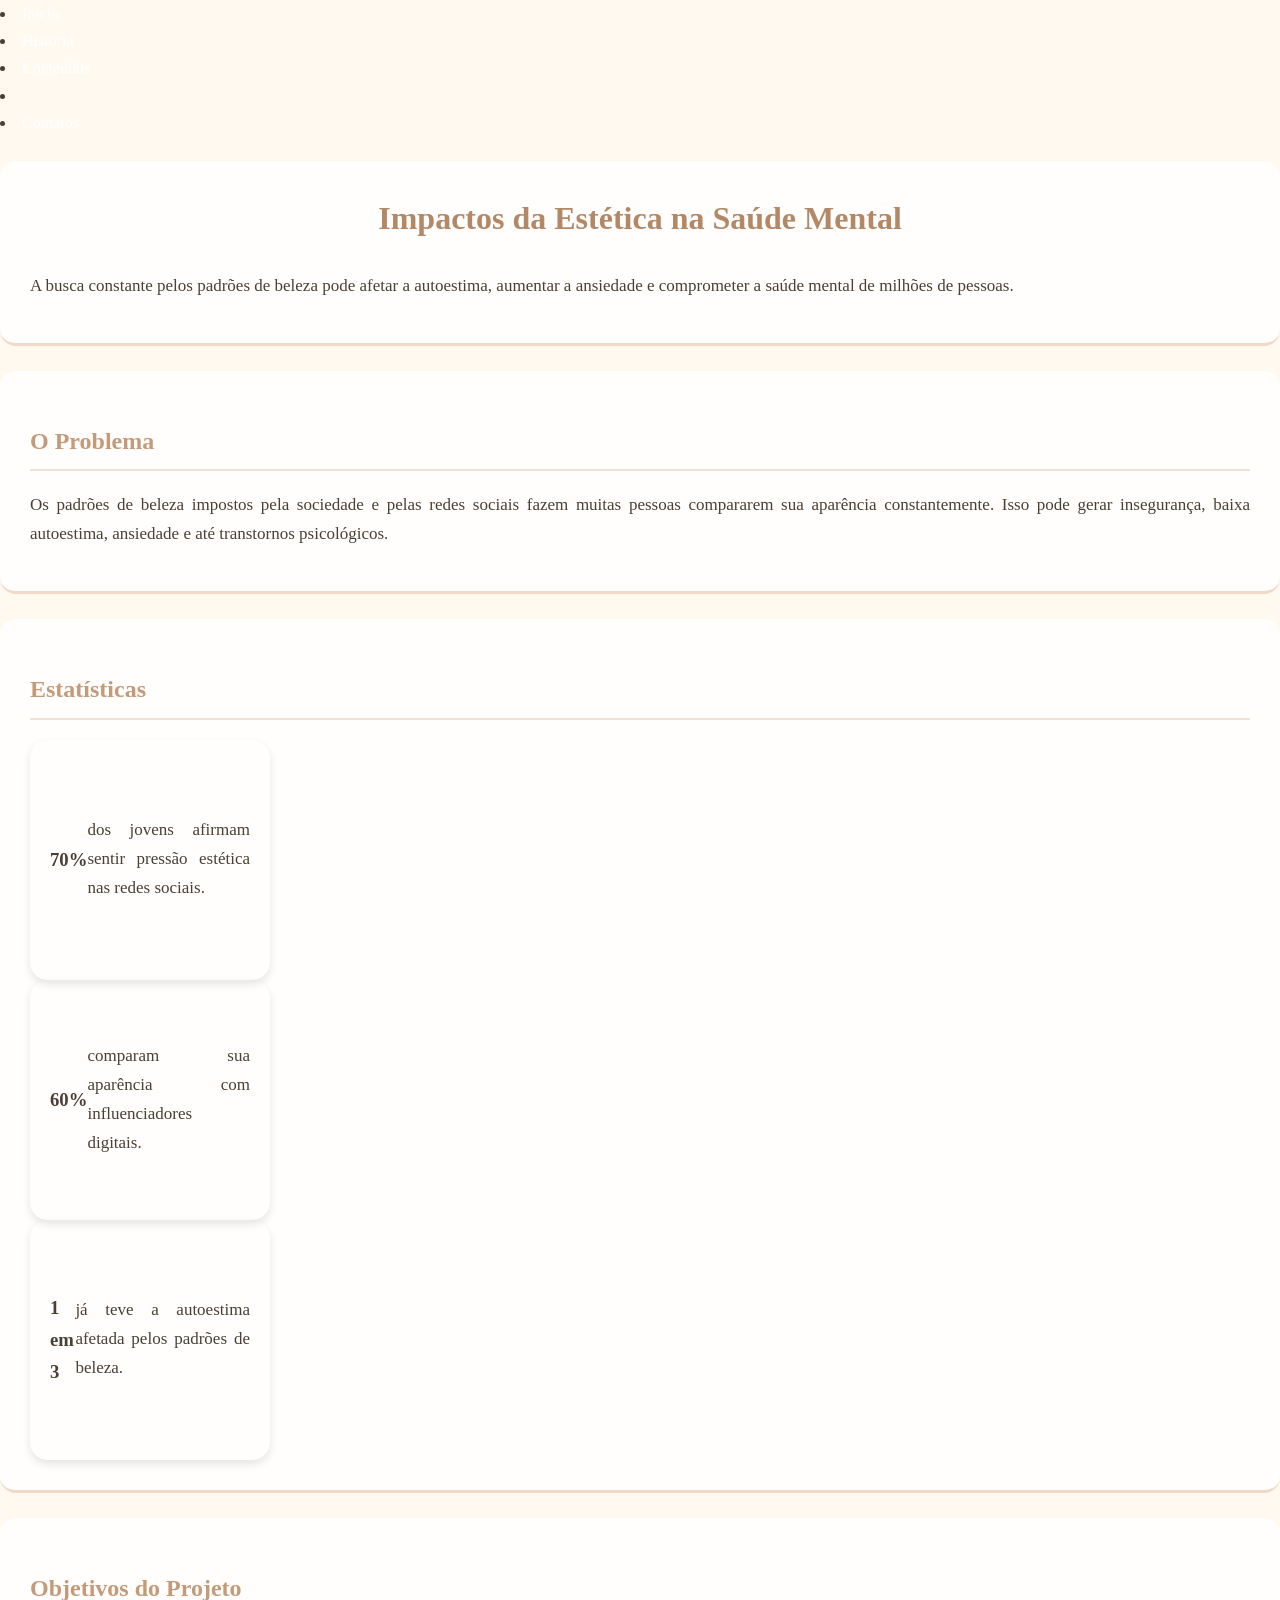
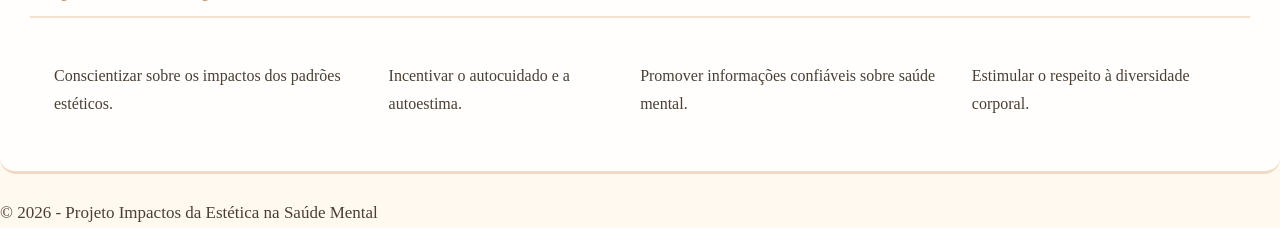
==== index.html @ 9dd33ed5 "Update index.html" ====
<!DOCTYPE html>
<html lang="pt-BR">
<head>
  <meta charset="UTF-8" />
  <meta name="viewport" content="width=device-width, initial-scale=1.0" />
  <title>Além da Estetica</title>
  <link rel="stylesheet" href="style.css" />
  <link rel="preconnect" href="https://fonts.googleapis.com">
  <link rel="preconnect" href="https://fonts.gstatic.com" crossorigin>
  <link href="https://fonts.googleapis.com/css2?family=Fredoka:wght@400;600;700&family=Nunito:wght@400;600;700&display=swap" rel="stylesheet">
</head>
<body>
    
  <header>
    <nav>
            <li><a href="index.html">Início</a></li>
            <li><a href="timeline.html">História</a></li>
            <li><a href="conteudos.html">Conteúdos</a><li>
            <li><a href="contatos.html">Contatos</a></li>
  </nav>
  </header>
    
    <section class="hero">
        <div class="hero-content">
            <h1>Impactos da Estética na Saúde Mental</h1>

            <p>
                A busca constante pelos padrões de beleza pode afetar a autoestima,
                aumentar a ansiedade e comprometer a saúde mental de milhões de pessoas.
            </p>
          
        </div>
    </section>

    <section id="problema" class="container">

        <h2>O Problema</h2>

        <p>
            Os padrões de beleza impostos pela sociedade e pelas redes sociais fazem
            muitas pessoas compararem sua aparência constantemente. Isso pode gerar
            insegurança, baixa autoestima, ansiedade e até transtornos psicológicos.
        </p>

    </section>

    <section id="estatisticas" class="container">

        <h2>Estatísticas</h2>
    
                <div class="cards">
                <div class="row">
                  <div class="col-1">
                       <div class="card">
                <h3>70%</h3>
                <p>dos jovens afirmam sentir pressão estética nas redes sociais.</p>
            </div>

            <div class="card">
                <h3>60%</h3>
                <p>comparam sua aparência com influenciadores digitais.</p>
            </div>
                  </div>
         

            <div class="card">
                <h3>1 em 3</h3>
                <p>já teve a autoestima afetada pelos padrões de beleza.</p>
            </div>

        </div>
      </div>


    </section>


    <section id="objetivos" class="container">

        <h2>Objetivos do Projeto</h2>

        <ul>
            <li>Conscientizar sobre os impactos dos padrões estéticos.</li>
            <li>Incentivar o autocuidado e a autoestima.</li>
            <li>Promover informações confiáveis sobre saúde mental.</li>
            <li>Estimular o respeito à diversidade corporal.</li>
        </ul>

    </section>

    <footer>
        <p>© 2026 - Projeto Impactos da Estética na Saúde Mental</p>
    </footer>
</body>
---- style.css ----
:root{
  --bg: #000000;
  --text: #ffffff;
  --card-bg: #F6EFE6;
  --card-text: #49352F;
  --accent-shadow: rgba(206, 222, 60, 0.2);
  --btn-bg: #B55239;
  --btn-hover: #9A3F2C;
  --btn-color: #ffffff;
}

html, body {
  height: 100%;
  margin: 0;
}

body {
  color: var(--text);
  background-color: var(--bg);
  font-family: Arial, Helvetica, sans-serif;
  -webkit-font-smoothing: antialiased;
  -moz-osx-font-smoothing: grayscale;
}

ul {
  display: flex;
  justify-content: space-between;
  align-items: center;
  list-style: none;
  padding: 24px;
  margin: 0;
  gap: 16px;
}

a {
  color: var(--text);
  text-decoration: none;
}
a:focus-visible,
button:focus-visible {
  outline: 3px solid #ffd;
  outline-offset: 3px;
}

img {
  max-width: 100%;
  height: auto;
  display: block;
}

.logo {
  width: 150px;
  height: 150px;
  object-fit: cover;
  border-radius: 6px;
}

.card { 
  display: flex; 
  justify-content: space-between; 
  align-items: center; 
  width: 200px; 
  height: 200px; 
  border-radius: 18px;
  box-shadow: 0 4px 8px rgba(0, 0, 0, 0.1); 
  padding: 20px; 
}

.center {
  text-align: center;
}

#quiz {
  max-width: 500px;
  margin: 0 auto;
  padding: 20px;

  background-color: var(--card-bg);
  color: var(--card-text);

  border-radius: 5px;
  box-shadow: 0 0 10px var(--accent-shadow);
}

h1 {
  text-align: center;
  color: var(--card-text);
  margin-top: 0;
}

#question {
  margin-bottom: 20px;
}

#options {
  display: grid;
  gap: 10px;
  grid-auto-rows: auto;
}

button {
  display: block;
  width: 100%;
  padding: 10px 20px;
  background-color: var(--btn-bg);
  color: var(--btn-color);
  border: none;
  border-radius: 5px;
  cursor: pointer;
  transition: background-color 150ms ease, transform 80ms ease;
  font-weight: 600;
  text-align: center;
}

button:hover {
  background-color: var(--btn-hover);
  transform: translateY(-1px);
}

button:active {
  transform: translateY(0);
}

button[disabled] {
  opacity: 0.6;
  cursor: not-allowed;
}

@media (max-width: 600px) {
  ul {
    flex-direction: column;
    align-items: flex-start;
    padding: 16px;
  }

  .logo {
    width: 120px;
    height: 120px;
  }

  #quiz {
    padding: 16px;
  }
}
* === ESTILO GERAL === */
body {
  background-color: #fff9f0;
  font-family: Georgia, 'Times New Roman', serif;
  color: #4a3f35;
  margin: 0;
  padding: 0;
  line-height: 1.7;
}

/* === ÁREA PRINCIPAL === */
.principal {
  width: 95%;
  max-width: 1200px;
  margin: 0 auto;
  padding: 20px;
}

/* === SEÇÕES === */
section {
  background-color: rgba(255, 255, 255, 0.85);
  padding: 30px;
  margin: 25px 0;
  border-radius: 16px;       /* cantos arredondados */
  border-bottom: 3px solid #f0d9c6; /* linha separadora */
}

/* === TÍTULOS === */
h1 {
  color: #b38867;
  text-align: center;
  font-size: 32px;
}

h2 {
  color: #c49a78;
  padding-bottom: 8px;
  border-bottom: 2px solid #f2e0d0;
  font-size: 24px;
}

/* === IMAGENS DE FUNDO === */
/* ⚠️ COLOQUE O NOME EXATO DO SEU ARQUIVO */
.pagina1 {
  background-image: url('imagem1.jpg');
  background-size: cover;
  background-position: center;
  background-attachment: fixed;
}

.pagina2 {
  background-image: url('imagem2.jpg');
  background-size: cover;
  background-position: center;
  background-attachment: fixed;
}

/* === TEXTOS === */
p {
  font-size: 17px;
  text-align: justify;
  margin: 12px 0;
}
body {
  background-color: #fff9f0;
  font-family: Georgia, 'Times New Roman', serif;
  color: #4a3f35;
  margin: 0;
  padding: 0;
  line-height: 1.7;
}

.principal {
  width: 95%;
  max-width: 1200px;
  margin: 0 auto;
  padding: 20px;
}

section {
  background: rgba(255,255,255,0.85);
  padding: 30px;
  margin: 25px 0;
  border-radius: 16px;
  border-bottom: 3px solid #f0d9c6;
}

h1 {
  color: #b38867;
  text-align: center;
}

h2 {
  color: #c49a78;
  padding-bottom: 8px;
  border-bottom: 2px solid #f2e0d0;
}

p {
  font-size: 17px;
  text-align: justify;
}

/* === FUNDOS COM SUAS IMAGENS === */
.fundo-flor     { background-image: url('Flor.png');      background-size: cover; background-position: center; background-attachment: fixed; }
.fundo-azul     { background-image: url('Fundo Azul.png'); background-size: cover; background-position: center; background-attachment: fixed; }
.fundo-passaro  { background-image: url('Passaro.png');    background-size: cover; background-position: center; background-attachment: fixed; }
.fundo-xicara   { background-image: url('Xícara.png');     background-size: cover; background-position: center; background-attachment: fixed; }
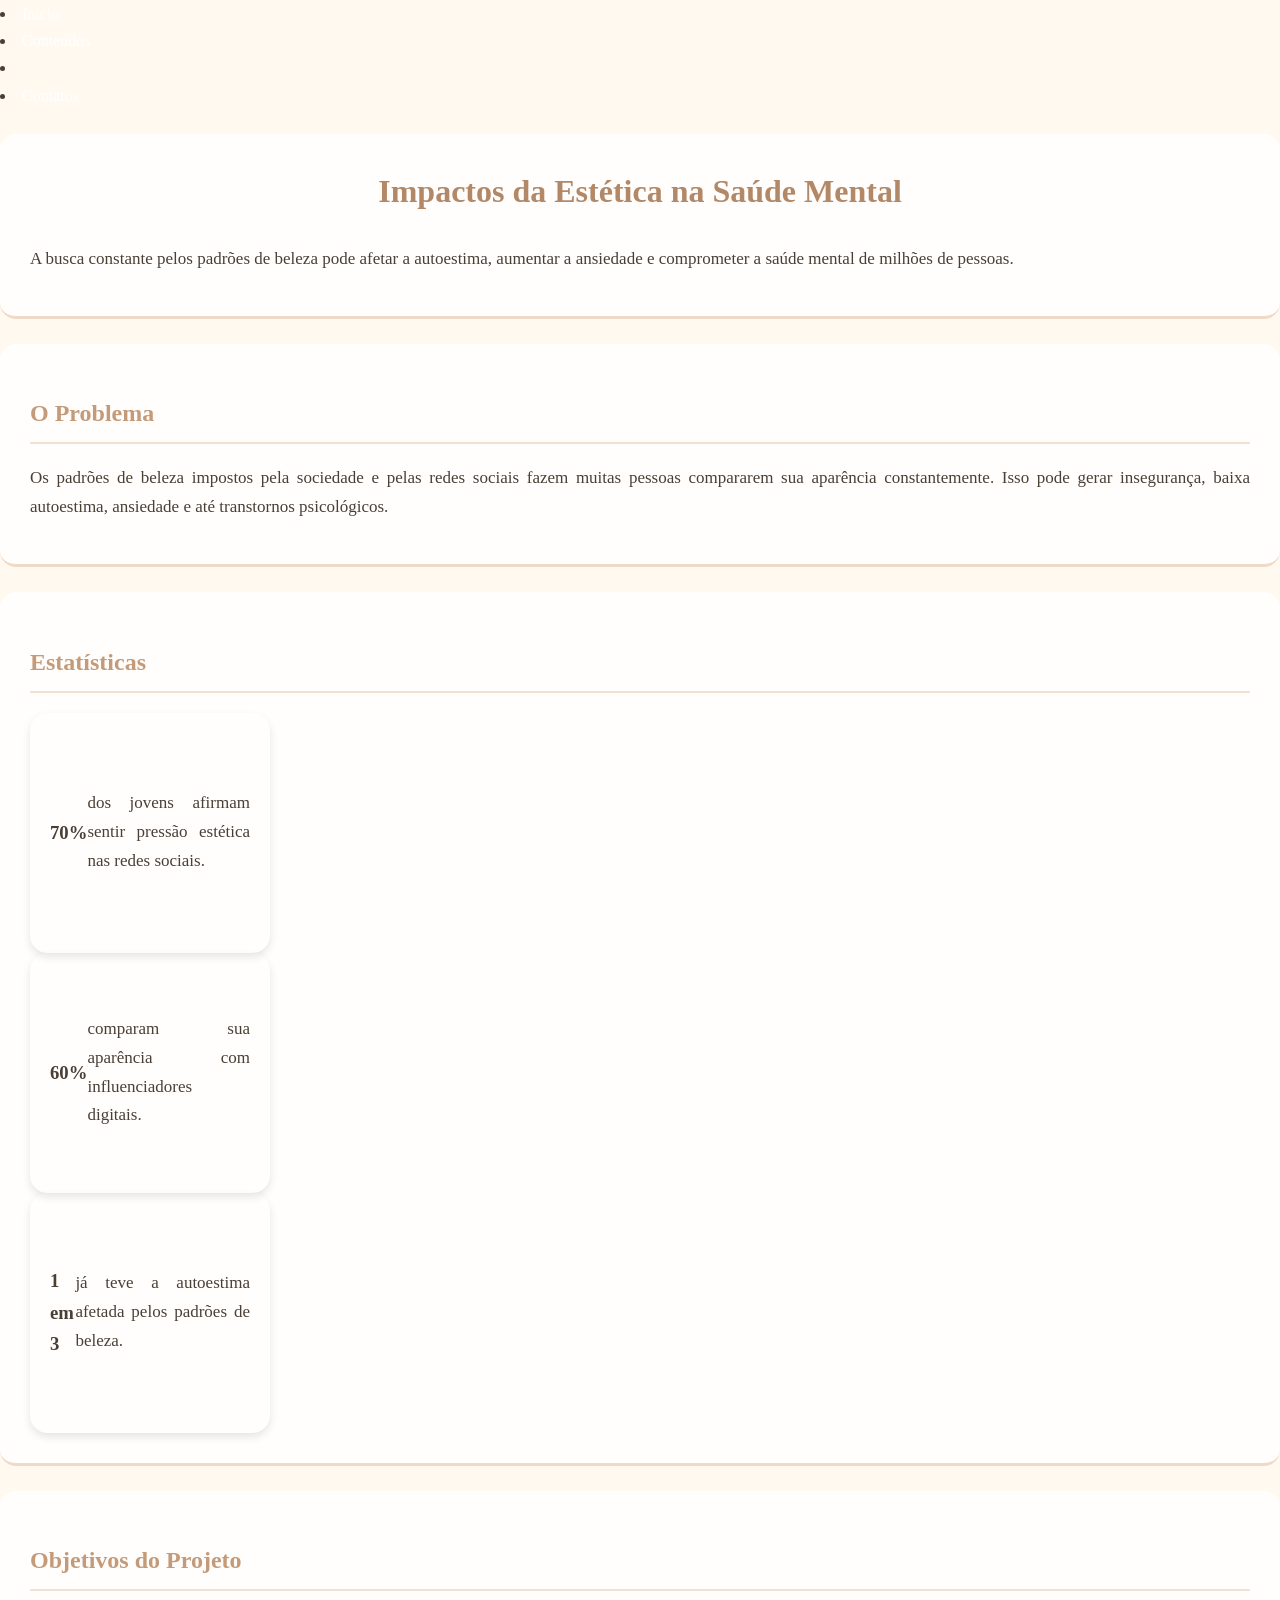
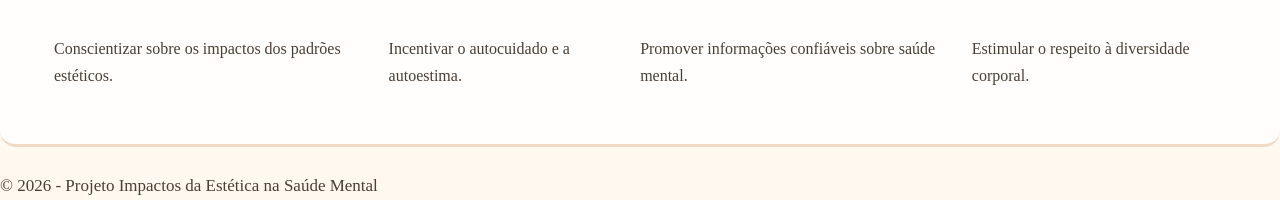
==== commit f8c02b82: "Update index.html" ====
--- a/index.html
+++ b/index.html
@@ -14,7 +14,6 @@
   <header>
     <nav>
             <li><a href="index.html">Início</a></li>
-            <li><a href="timeline.html">História</a></li>
             <li><a href="conteudos.html">Conteúdos</a><li>
             <li><a href="contatos.html">Contatos</a></li>
   </nav>
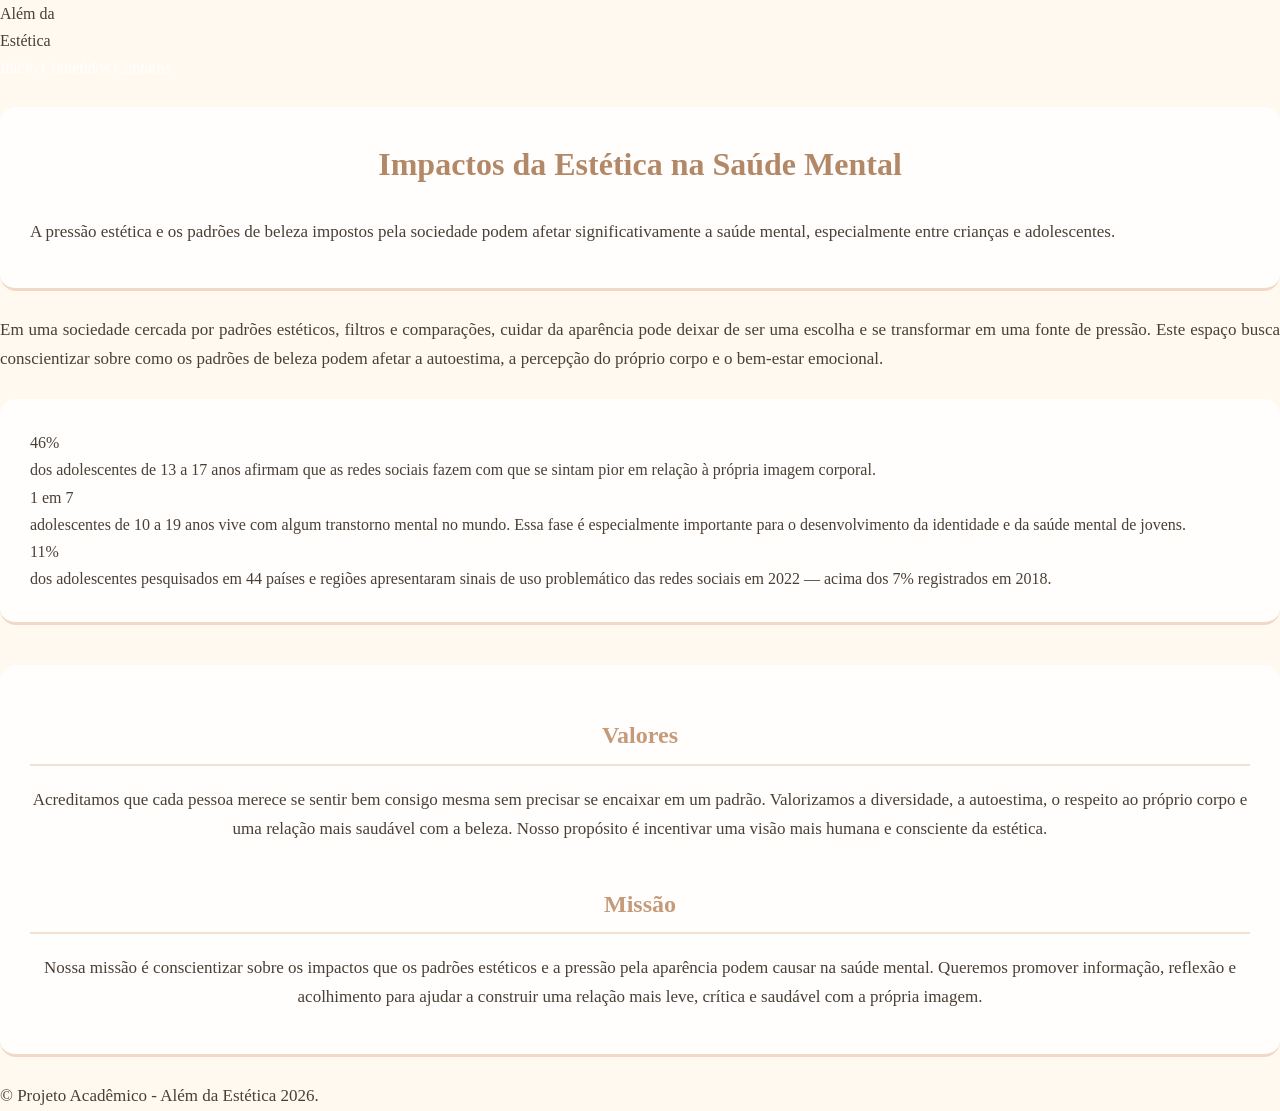
==== commit 9be805a9: "Refactor index.html structure and content" ====
--- a/index.html
+++ b/index.html
@@ -1,93 +1,79 @@
 <!DOCTYPE html>
 <html lang="pt-BR">
 <head>
-  <meta charset="UTF-8" />
-  <meta name="viewport" content="width=device-width, initial-scale=1.0" />
-  <title>Além da Estetica</title>
-  <link rel="stylesheet" href="style.css" />
-  <link rel="preconnect" href="https://fonts.googleapis.com">
-  <link rel="preconnect" href="https://fonts.gstatic.com" crossorigin>
-  <link href="https://fonts.googleapis.com/css2?family=Fredoka:wght@400;600;700&family=Nunito:wght@400;600;700&display=swap" rel="stylesheet">
+  <meta charset="UTF-8">
+  <meta name="viewport" content="width=device-width, initial-scale=1.0">
+  <title>Início</title>
+  <link rel="stylesheet" href="style.css">
 </head>
 <body>
+
+  <header>
+    <div class="brand-title">
+      Além da<br>Estética
+    </div>
+    <div class="nav-links">
+      <a href="index.html">Início</a>
+      <a href="conteudos.html">Conteúdos</a>
+      <a href="contatos.html">Contatos</a>
+    </div>
+  </header>
+
+  <main class="hero-container">
+    <section class="hero-text">
+      <h1 class="hero-title">Impactos da Estética na Saúde Mental</h1>
+      <p class="hero-description">
+        A pressão estética e os padrões de beleza impostos pela sociedade podem afetar significativamente a saúde mental, especialmente entre crianças e adolescentes.
+      </p>
+    </section>
     
-  <header>
-    <nav>
-            <li><a href="index.html">Início</a></li>
-            <li><a href="conteudos.html">Conteúdos</a><li>
-            <li><a href="contatos.html">Contatos</a></li>
-  </nav>
-  </header>
-    
-    <section class="hero">
-        <div class="hero-content">
-            <h1>Impactos da Estética na Saúde Mental</h1>
+    <div class="hero-image"></div>
+  </main>
 
-            <p>
-                A busca constante pelos padrões de beleza pode afetar a autoestima,
-                aumentar a ansiedade e comprometer a saúde mental de milhões de pessoas.
-            </p>
-          
-        </div>
-    </section>
+  <p>
+    Em uma sociedade cercada por padrões estéticos, filtros e comparações, cuidar da aparência pode deixar de ser uma escolha e se transformar em uma fonte de pressão. Este espaço busca conscientizar sobre como os padrões de beleza podem afetar a autoestima, a percepção do próprio corpo e o bem-estar emocional.
+  </p>
 
-    <section id="problema" class="container">
+  <section class="stats-section">
+    <div class="stats-container">
+      <div class="stat-card">
+        <div class="stat-number">46%</div>
+        <div class="stat-title">dos adolescentes de 13 a 17 anos afirmam que as redes sociais fazem com que se sintam pior em relação à própria imagem corporal.</div>
+      </div>
+      <div class="stat-card">
+        <div class="stat-number">1 em 7</div>
+        <div class="stat-title">adolescentes de 10 a 19 anos vive com algum transtorno mental no mundo. Essa fase é especialmente importante para o desenvolvimento da identidade e da saúde mental de jovens.</div>
+      </div>
+      <div class="stat-card">
+        <div class="stat-number">11%</div>
+        <div class="stat-title">dos adolescentes pesquisados em 44 países e regiões apresentaram sinais de uso problemático das redes sociais em 2022 — acima dos 7% registrados em 2018.</div>
+      </div>
+    </div>
+  </section>
 
-        <h2>O Problema</h2>
+     <p style="margin-bottom: 40px;"></p>
 
-        <p>
-            Os padrões de beleza impostos pela sociedade e pelas redes sociais fazem
-            muitas pessoas compararem sua aparência constantemente. Isso pode gerar
-            insegurança, baixa autoestima, ansiedade e até transtornos psicológicos.
-        </p>
+  <section class="info-section">
+    <div class="info-block">
+      <h2 class="info-title" style="text-align: center;">Valores</h2>
+      <p class="info-text" style="text-align: center;">
+        Acreditamos que cada pessoa merece se sentir bem consigo mesma sem precisar se encaixar em um padrão. Valorizamos a diversidade, a autoestima, o respeito ao próprio corpo e uma relação mais saudável com a beleza. Nosso propósito é incentivar uma visão mais humana e consciente da estética.
+      </p>
+    </div>
 
-    </section>
+    <p style="margin-bottom: 40px;"></p>
 
-    <section id="estatisticas" class="container">
+    <div class="info-block">
+      <h2 class="info-title" style="text-align: center;">Missão</h2>
+      <p class="info-text" style="text-align: center;">
+        Nossa missão é conscientizar sobre os impactos que os padrões estéticos e a pressão pela aparência podem causar na saúde mental. Queremos promover informação, reflexão e acolhimento para ajudar a construir uma relação mais leve, crítica e saudável com a própria imagem.
+      </p>
+    </div>
+  </section>
 
-        <h2>Estatísticas</h2>
-    
-                <div class="cards">
-                <div class="row">
-                  <div class="col-1">
-                       <div class="card">
-                <h3>70%</h3>
-                <p>dos jovens afirmam sentir pressão estética nas redes sociais.</p>
-            </div>
+  <footer>
+    <p>&copy; Projeto  Acadêmico - Além da Estética 2026.</p>
+  </footer>
 
-            <div class="card">
-                <h3>60%</h3>
-                <p>comparam sua aparência com influenciadores digitais.</p>
-            </div>
-                  </div>
-         
-
-            <div class="card">
-                <h3>1 em 3</h3>
-                <p>já teve a autoestima afetada pelos padrões de beleza.</p>
-            </div>
-
-        </div>
-      </div>
-
-
-    </section>
-
-
-    <section id="objetivos" class="container">
-
-        <h2>Objetivos do Projeto</h2>
-
-        <ul>
-            <li>Conscientizar sobre os impactos dos padrões estéticos.</li>
-            <li>Incentivar o autocuidado e a autoestima.</li>
-            <li>Promover informações confiáveis sobre saúde mental.</li>
-            <li>Estimular o respeito à diversidade corporal.</li>
-        </ul>
-
-    </section>
-
-    <footer>
-        <p>© 2026 - Projeto Impactos da Estética na Saúde Mental</p>
-    </footer>
 </body>
+</html>
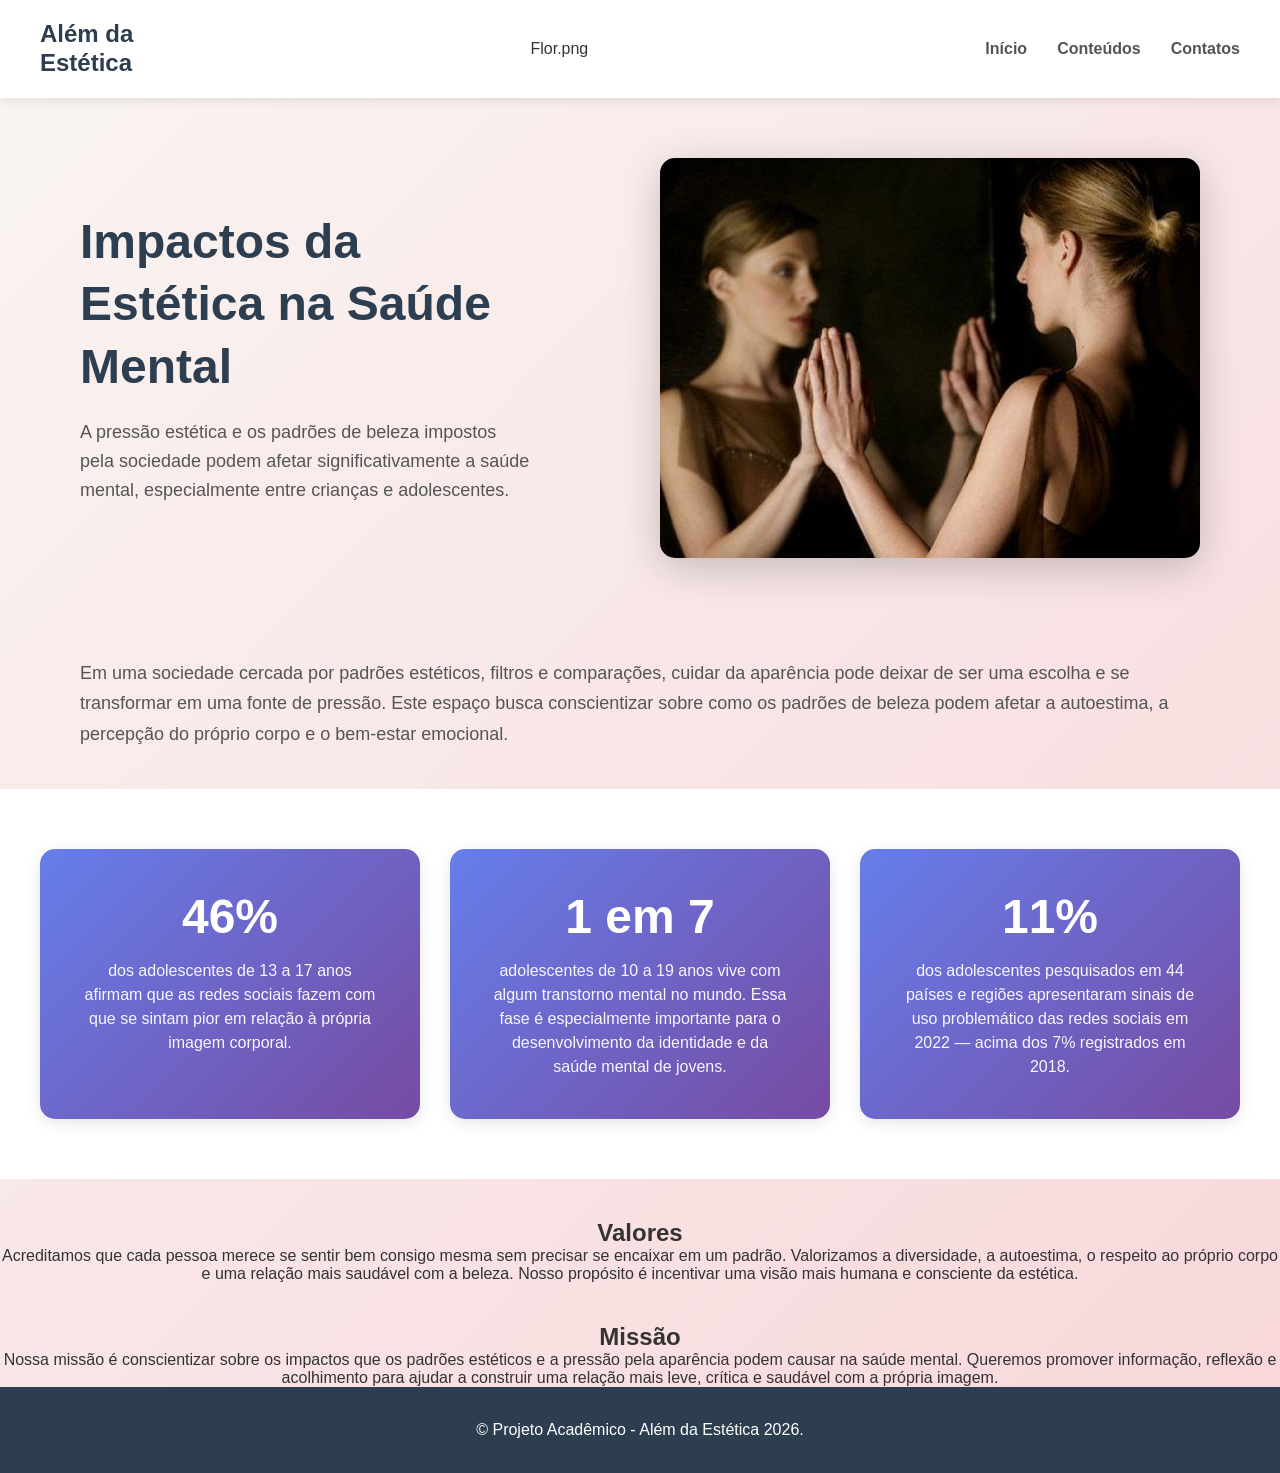
==== commit b8491ba1: "Update index.html" ====
--- a/index.html
+++ b/index.html
@@ -11,6 +11,9 @@
   <header>
     <div class="brand-title">
       Além da<br>Estética
+    </div>
+    <div class="logo-img">
+      Flor.png
     </div>
     <div class="nav-links">
       <a href="index.html">Início</a>
--- a/style.css
+++ b/style.css
@@ -1,252 +1,414 @@
-:root{
-  --bg: #000000;
-  --text: #ffffff;
-  --card-bg: #F6EFE6;
-  --card-text: #49352F;
-  --accent-shadow: rgba(206, 222, 60, 0.2);
-  --btn-bg: #B55239;
-  --btn-hover: #9A3F2C;
-  --btn-color: #ffffff;
-}
-
-html, body {
-  height: 100%;
+* {
   margin: 0;
+  padding: 0;
+  box-sizing: border-box;
 }
 
 body {
-  color: var(--text);
-  background-color: var(--bg);
-  font-family: Arial, Helvetica, sans-serif;
-  -webkit-font-smoothing: antialiased;
-  -moz-osx-font-smoothing: grayscale;
-}
-
-ul {
+  font-family: 'Segoe UI', Tahoma, Geneva, Verdana, sans-serif;
+  background: linear-gradient(135deg, #f9f5f2 0%, #f8d7da 100%);
+  min-height: 100vh;
+  color: #333;
+}
+
+header {
   display: flex;
   justify-content: space-between;
   align-items: center;
-  list-style: none;
-  padding: 24px;
-  margin: 0;
-  gap: 16px;
-}
-
-a {
-  color: var(--text);
+  padding: 20px 40px;
+  background-color: #fff;
+  box-shadow: 0 2px 10px rgba(0, 0, 0, 0.1);
+  position: sticky;
+  top: 0;
+  z-index: 100;
+}
+
+.brand-title {
+  font-size: 24px;
+  font-weight: bold;
+  color: #2c3e50;
+  line-height: 1.2;
+}
+
+.nav-links {
+  display: flex;
+  justify-content: right;
+  gap: 30px;
+}
+
+.nav-links a {
   text-decoration: none;
-}
-a:focus-visible,
-button:focus-visible {
-  outline: 3px solid #ffd;
-  outline-offset: 3px;
-}
-
-img {
-  max-width: 100%;
-  height: auto;
-  display: block;
-}
-
-.logo {
-  width: 150px;
-  height: 150px;
-  object-fit: cover;
-  border-radius: 6px;
-}
-
-.card { 
-  display: flex; 
-  justify-content: space-between; 
-  align-items: center; 
-  width: 200px; 
-  height: 200px; 
-  border-radius: 18px;
-  box-shadow: 0 4px 8px rgba(0, 0, 0, 0.1); 
-  padding: 20px; 
-}
-
-.center {
-  text-align: center;
-}
-
-#quiz {
-  max-width: 500px;
-  margin: 0 auto;
-  padding: 20px;
-
-  background-color: var(--card-bg);
-  color: var(--card-text);
-
-  border-radius: 5px;
-  box-shadow: 0 0 10px var(--accent-shadow);
-}
-
-h1 {
-  text-align: center;
-  color: var(--card-text);
-  margin-top: 0;
-}
-
-#question {
-  margin-bottom: 20px;
-}
-
-#options {
+  color: #555;
+  font-weight: 600;
+  transition: color 0.3s ease;
+  position: relative;
+}
+
+.nav-links a:hover {
+  color: #e74c3c;
+}
+
+.nav-links a::after {
+  content: '';
+  position: absolute;
+  width: 0;
+  height: 2px;
+  bottom: -5px;
+  left: 0;
+  background-color: #e74c3c;
+  transition: width 0.3s ease;
+}
+
+.nav-links a:hover::after {
+  width: 100%;
+}
+
+.hero-container {
+  padding: 60px 40px;
   display: grid;
-  gap: 10px;
-  grid-auto-rows: auto;
-}
-
-button {
-  display: block;
-  width: 100%;
-  padding: 10px 20px;
-  background-color: var(--btn-bg);
-  color: var(--btn-color);
-  border: none;
-  border-radius: 5px;
-  cursor: pointer;
-  transition: background-color 150ms ease, transform 80ms ease;
-  font-weight: 600;
-  text-align: center;
-}
-
-button:hover {
-  background-color: var(--btn-hover);
-  transform: translateY(-1px);
-}
-
-button:active {
-  transform: translateY(0);
-}
-
-button[disabled] {
-  opacity: 0.6;
-  cursor: not-allowed;
-}
-
-@media (max-width: 600px) {
-  ul {
-    flex-direction: column;
-    align-items: flex-start;
-    padding: 16px;
-  }
-
-  .logo {
-    width: 120px;
-    height: 120px;
-  }
-
-  #quiz {
-    padding: 16px;
-  }
-}
-* === ESTILO GERAL === */
-body {
-  background-color: #fff9f0;
-  font-family: Georgia, 'Times New Roman', serif;
-  color: #4a3f35;
-  margin: 0;
-  padding: 0;
-  line-height: 1.7;
-}
-
-/* === ÁREA PRINCIPAL === */
-.principal {
-  width: 95%;
+  grid-template-columns: 1fr 1fr;
+  gap: 40px;
+  align-items: center;
   max-width: 1200px;
   margin: 0 auto;
-  padding: 20px;
-}
-
-/* === SEÇÕES === */
-section {
-  background-color: rgba(255, 255, 255, 0.85);
-  padding: 30px;
-  margin: 25px 0;
-  border-radius: 16px;       /* cantos arredondados */
-  border-bottom: 3px solid #f0d9c6; /* linha separadora */
-}
-
-/* === TÍTULOS === */
-h1 {
-  color: #b38867;
-  text-align: center;
-  font-size: 32px;
-}
-
-h2 {
-  color: #c49a78;
-  padding-bottom: 8px;
-  border-bottom: 2px solid #f2e0d0;
-  font-size: 24px;
-}
-
-/* === IMAGENS DE FUNDO === */
-/* ⚠️ COLOQUE O NOME EXATO DO SEU ARQUIVO */
-.pagina1 {
-  background-image: url('imagem1.jpg');
+}
+
+.hero-text {
+  text-align: left;
+  max-width: 450px;
+}
+
+.hero-title {
+  font-size: 48px;
+  font-weight: 700;
+  color: #2c3e50;
+  margin-bottom: 20px;
+  line-height: 1.3;
+}
+
+.hero-description {
+  font-size: 18px;
+  color: #555;
+  line-height: 1.6;
+}
+
+.hero-image {
+  width: 100%;
+  height: 400px;
+  background-image: url('./img/Espelho.jpe');
   background-size: cover;
   background-position: center;
-  background-attachment: fixed;
-}
-
-.pagina2 {
-  background-image: url('imagem2.jpg');
-  background-size: cover;
-  background-position: center;
-  background-attachment: fixed;
-}
-
-/* === TEXTOS === */
-p {
-  font-size: 17px;
-  text-align: justify;
-  margin: 12px 0;
-}
-body {
-  background-color: #fff9f0;
-  font-family: Georgia, 'Times New Roman', serif;
-  color: #4a3f35;
-  margin: 0;
-  padding: 0;
-  line-height: 1.7;
-}
-
-.principal {
-  width: 95%;
+  border-radius: 15px;
+  box-shadow: 0 10px 40px rgba(0, 0, 0, 0.2);
+}
+
+.cards-section {
+  padding: 80px 40px;
   max-width: 1200px;
   margin: 0 auto;
-  padding: 20px;
-}
-
-section {
-  background: rgba(255,255,255,0.85);
-  padding: 30px;
-  margin: 25px 0;
-  border-radius: 16px;
-  border-bottom: 3px solid #f0d9c6;
-}
-
-h1 {
-  color: #b38867;
+}
+
+.cards-section h2 {
+  font-size: 36px;
+  font-weight: 700;
+  color: #2c3e50;
   text-align: center;
-}
-
-h2 {
-  color: #c49a78;
-  padding-bottom: 8px;
-  border-bottom: 2px solid #f2e0d0;
-}
-
-p {
-  font-size: 17px;
-  text-align: justify;
-}
-
-/* === FUNDOS COM SUAS IMAGENS === */
-.fundo-flor     { background-image: url('Flor.png');      background-size: cover; background-position: center; background-attachment: fixed; }
-.fundo-azul     { background-image: url('Fundo Azul.png'); background-size: cover; background-position: center; background-attachment: fixed; }
-.fundo-passaro  { background-image: url('Passaro.png');    background-size: cover; background-position: center; background-attachment: fixed; }
-.fundo-xicara   { background-image: url('Xícara.png');     background-size: cover; background-position: center; background-attachment: fixed; }
+  margin-bottom: 50px;
+}
+
+.cards-container {
+  display: grid;
+  grid-template-columns: repeat(auto-fit, minmax(300px, 1fr));
+  gap: 30px;
+}
+
+.card {
+  background: white;
+  border-radius: 15px;
+  padding: 40px 30px;
+  text-decoration: none;
+  color: #333;
+  box-shadow: 0 4px 15px rgba(0, 0, 0, 0.1);
+  transition: all 0.3s ease;
+  display: flex;
+  flex-direction: column;
+  align-items: center;
+  text-align: center;
+  position: relative;
+  overflow: hidden;
+  cursor: pointer;
+}
+
+.card::before {
+  content: '';
+  position: absolute;
+  top: 0;
+  left: 0;
+  width: 100%;
+  height: 4px;
+  background: linear-gradient(90deg, #e74c3c, #f39c12);
+  transform: translateX(-100%);
+  transition: transform 0.3s ease;
+}
+
+.card:hover {
+  transform: translateY(-10px);
+  box-shadow: 0 15px 40px rgba(0, 0, 0, 0.2);
+}
+
+.card:hover::before {
+  transform: translateX(0);
+}
+
+.card-icon {
+  font-size: 60px;
+  margin-bottom: 20px;
+  transition: transform 0.3s ease;
+}
+
+.card:hover .card-icon {
+  transform: scale(1.2) rotate(10deg);
+}
+
+.card h3 {
+  font-size: 24px;
+  font-weight: 700;
+  margin-bottom: 15px;
+  color: #2c3e50;
+}
+
+.card p {
+  font-size: 16px;
+  color: #666;
+  margin-bottom: 25px;
+  line-height: 1.5;
+  flex-grow: 1;
+}
+
+.card-btn {
+  display: inline-block;
+  background: linear-gradient(135deg, #e74c3c, #f39c12);
+  color: white;
+  padding: 12px 30px;
+  border-radius: 25px;
+  font-weight: 600;
+  transition: all 0.3s ease;
+  margin-top: auto;
+}
+
+.card:hover .card-btn {
+  transform: scale(1.1);
+  box-shadow: 0 5px 15px rgba(231, 76, 60, 0.4);
+}
+
+.stats-section {
+  background-color: white;
+  padding: 60px 40px;
+  margin-top: 40px;
+}
+
+.stats-container {
+  display: grid;
+  grid-template-columns: repeat(auto-fit, minmax(280px, 1fr));
+  gap: 30px;
+  max-width: 1200px;
+  margin: 0 auto;
+}
+
+.stat-card {
+  background: linear-gradient(135deg, #667eea 0%, #764ba2 100%);
+  color: white;
+  padding: 40px;
+  border-radius: 15px;
+  text-align: center;
+  box-shadow: 0 4px 15px rgba(0, 0, 0, 0.1);
+  transition: transform 0.3s ease;
+}
+
+.stat-card:hover {
+  transform: translateY(-5px);
+  box-shadow: 0 8px 25px rgba(0, 0, 0, 0.2);
+}
+
+.stat-number {
+  font-size: 48px;
+  font-weight: 700;
+  margin-bottom: 15px;
+}
+
+.stat-title {
+  font-size: 16px;
+  line-height: 1.5;
+  opacity: 0.95;
+}
+
+main + p {
+  max-width: 1200px;
+  margin: 40px auto;
+  padding: 0 40px;
+  font-size: 18px;
+  color: #555;
+  line-height: 1.7;
+}
+
+.contacts-section {
+  padding: 80px 40px 500px 40px;
+  max-width: 1200px;
+  margin: 0 auto;
+}
+
+.contacts-section h2 {
+  font-size: 36px;
+  font-weight: 700;
+  color: #2c3e50;
+  text-align: center;
+  margin-bottom: 50px;
+}
+
+.contacts-container {
+  display: grid;
+  grid-template-columns: repeat(auto-fit, minmax(320px, 1fr));
+  gap: 30px;
+}
+
+.contact-card {
+  background: white;
+  border-radius: 15px;
+  padding: 35px;
+  box-shadow: 0 4px 15px rgba(0, 0, 0, 0.1);
+  transition: all 0.3s ease;
+  border-left: 4px solid #e74c3c;
+}
+
+.contact-card:hover {
+  transform: translateY(-5px);
+  box-shadow: 0 10px 30px rgba(0, 0, 0, 0.15);
+}
+
+.contact-card h3 {
+  font-size: 22px;
+  font-weight: 700;
+  color: #2c3e50;
+  margin-bottom: 18px;
+  line-height: 1.4;
+}
+
+.contact-card p {
+  font-size: 16px;
+  color: #555;
+  margin-bottom: 15px;
+  line-height: 1.8;
+}
+
+.contact-card p:last-child {
+  margin-bottom: 0;
+}
+
+footer {
+  background-color: #2c3e50;
+  color: white;
+  text-align: center;
+  padding: 30px 40px;
+  margin-top: 0;
+}
+
+footer p {
+  margin: 0;
+  font-size: 16px;
+  line-height: 1.6;
+}
+
+@media (max-width: 768px) {
+  header {
+    flex-direction: column;
+    gap: 20px;
+    padding: 20px;
+  }
+
+  .nav-links {
+    justify-content: center;
+    gap: 20px;
+  }
+
+  .hero-container {
+    grid-template-columns: 1fr;
+    padding: 40px 20px;
+  }
+
+  .hero-title {
+    font-size: 36px;
+  }
+
+  .hero-image {
+    height: 300px;
+  }
+
+  .cards-section {
+    padding: 40px 20px;
+  }
+
+  .cards-section h2 {
+    font-size: 28px;
+    margin-bottom: 30px;
+  }
+
+  .cards-container {
+    grid-template-columns: 1fr;
+    gap: 20px;
+  }
+
+  .card {
+    padding: 30px 20px;
+  }
+
+  .card-icon {
+    font-size: 48px;
+  }
+
+  .stats-section {
+    padding: 40px 20px;
+  }
+
+  .contacts-section {
+    padding: 40px 20px 300px 20px;
+  }
+
+  .contacts-container {
+    grid-template-columns: 1fr;
+    gap: 20px;
+  }
+
+  .contact-card {
+    padding: 25px;
+  }
+
+  .contact-card h3 {
+    font-size: 18px;
+  }
+
+  .contact-card p {
+    font-size: 14px;
+  }
+}
+
+@media (max-width: 480px) {
+  .hero-title {
+    font-size: 28px;
+  }
+
+  .cards-section h2 {
+    font-size: 24px;
+  }
+
+  .card h3 {
+    font-size: 20px;
+  }
+
+  .card p {
+    font-size: 14px;
+  }
+
+  .stat-number {
+    font-size: 36px;
+  }
+}
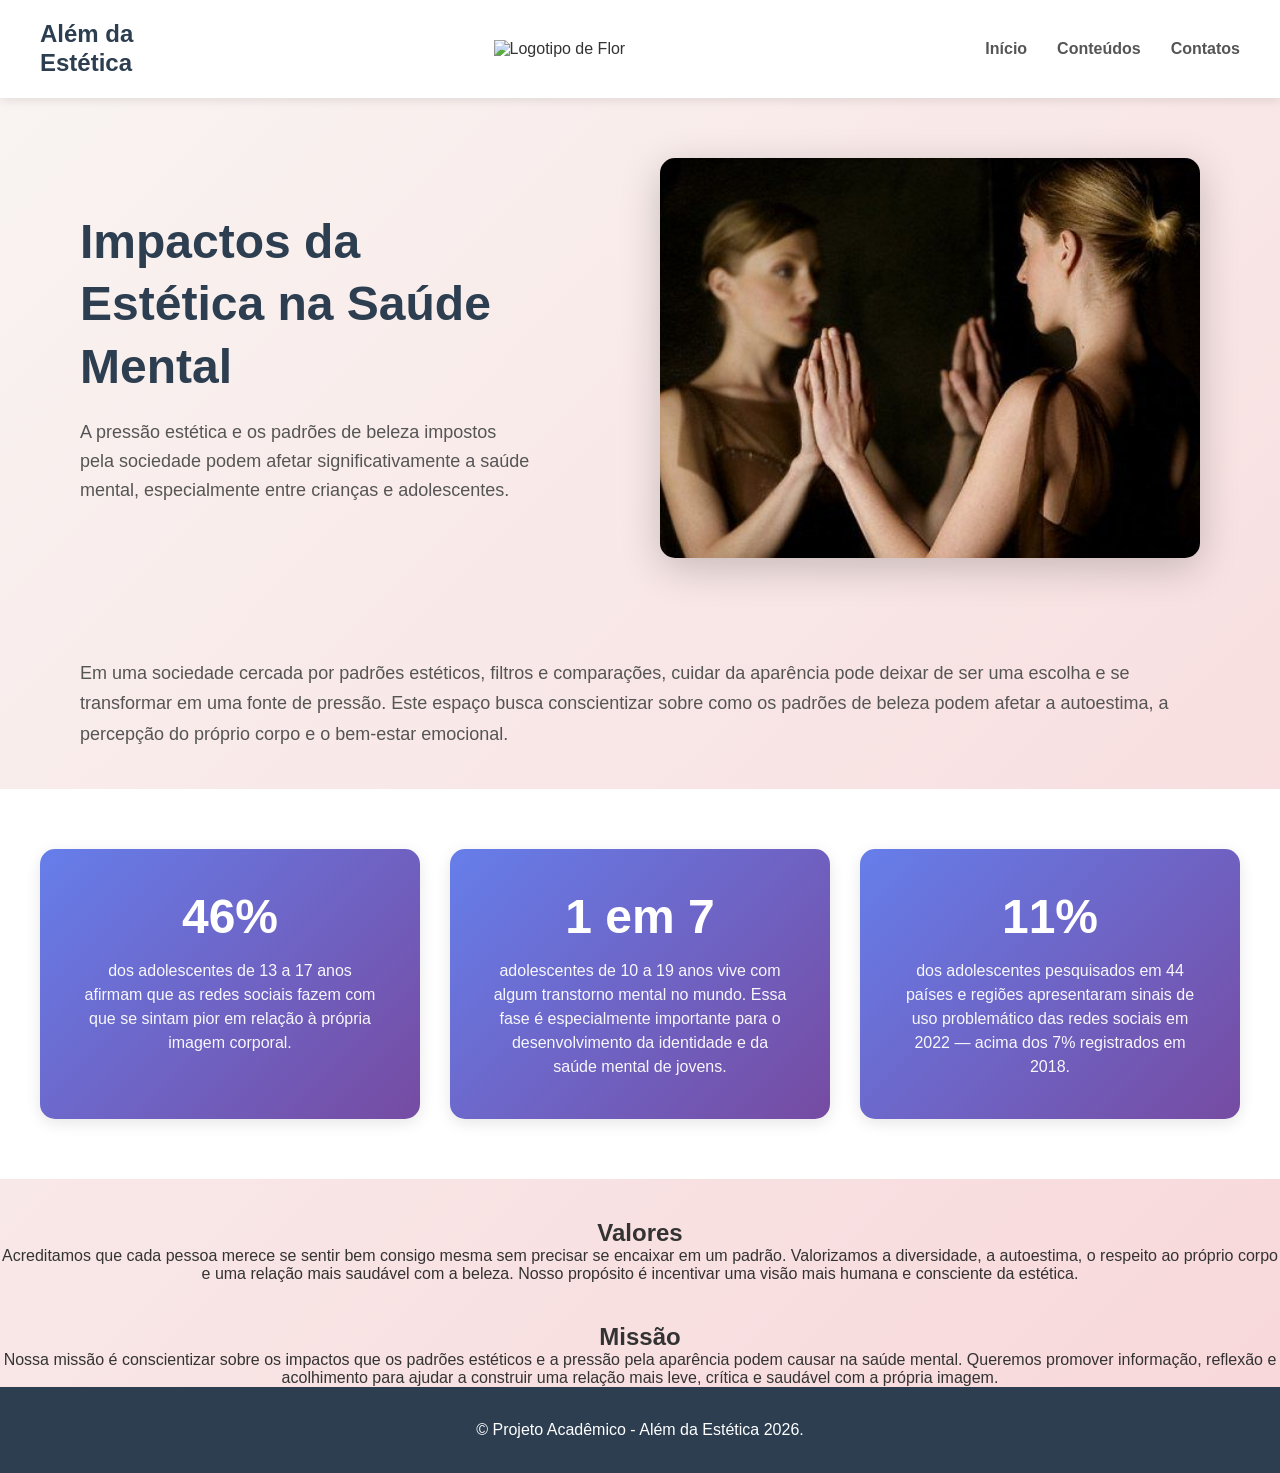
==== commit 334c40bc: "Update index.html" ====
--- a/index.html
+++ b/index.html
@@ -13,7 +13,7 @@
       Além da<br>Estética
     </div>
     <div class="logo-img">
-      Flor.png
+      <img src="Flor.png" alt="Logotipo de Flor">
     </div>
     <div class="nav-links">
       <a href="index.html">Início</a>
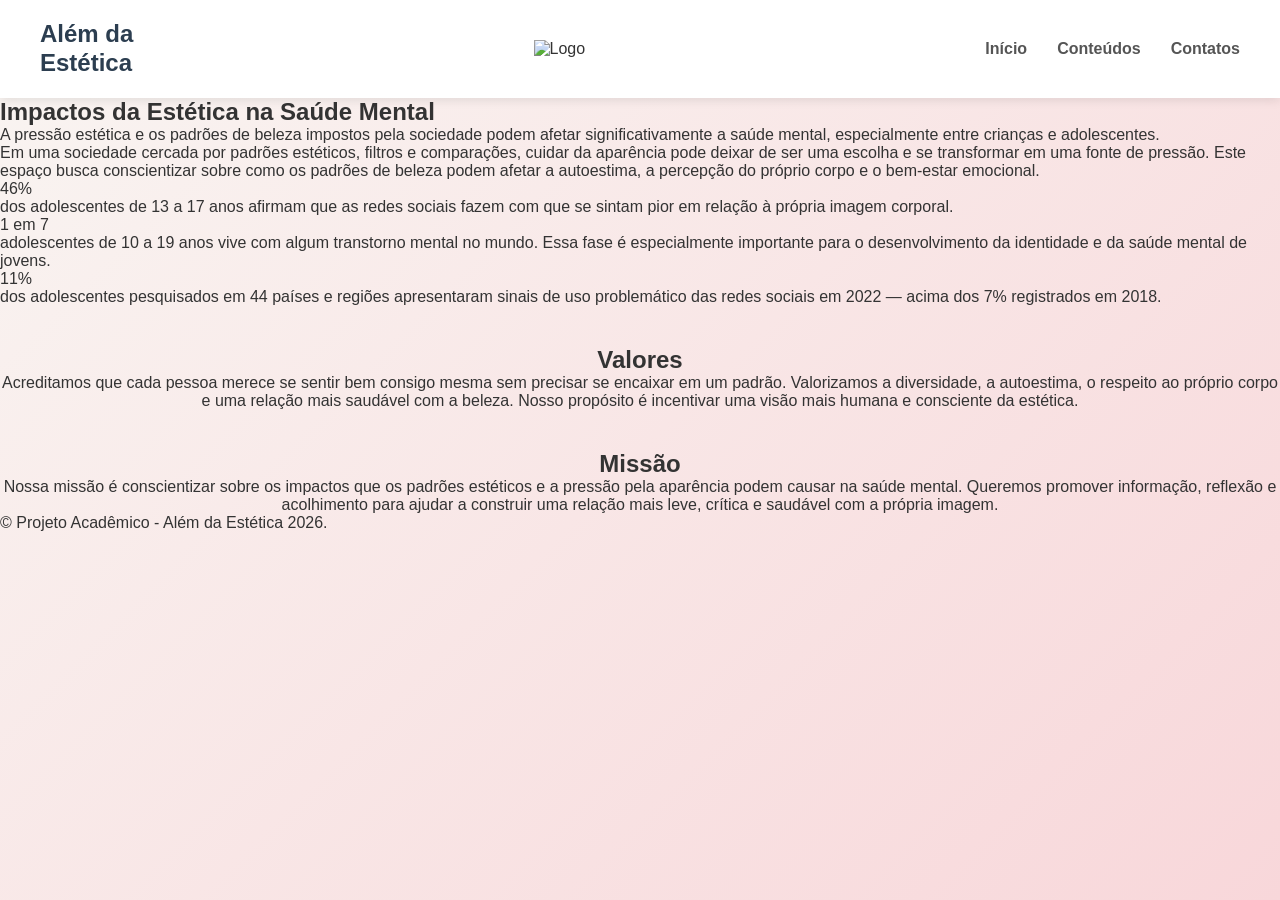
==== commit 82bdc725: "Update index.html" ====
--- a/index.html
+++ b/index.html
@@ -13,7 +13,7 @@
       Além da<br>Estética
     </div>
     <div class="logo-img">
-      <img src="Flor.png" alt="Logotipo de Flor">
+      <img src="Flor.png" alt="Logo">
     </div>
     <div class="nav-links">
       <a href="index.html">Início</a>
--- a/style.css
+++ b/style.css
@@ -21,6 +21,11 @@
   position: sticky;
   top: 0;
   z-index: 100;
+
+  .logo-img img {
+  max-height: 20px;
+  width: auto;
+  display: block;
 }
 
 .brand-title {
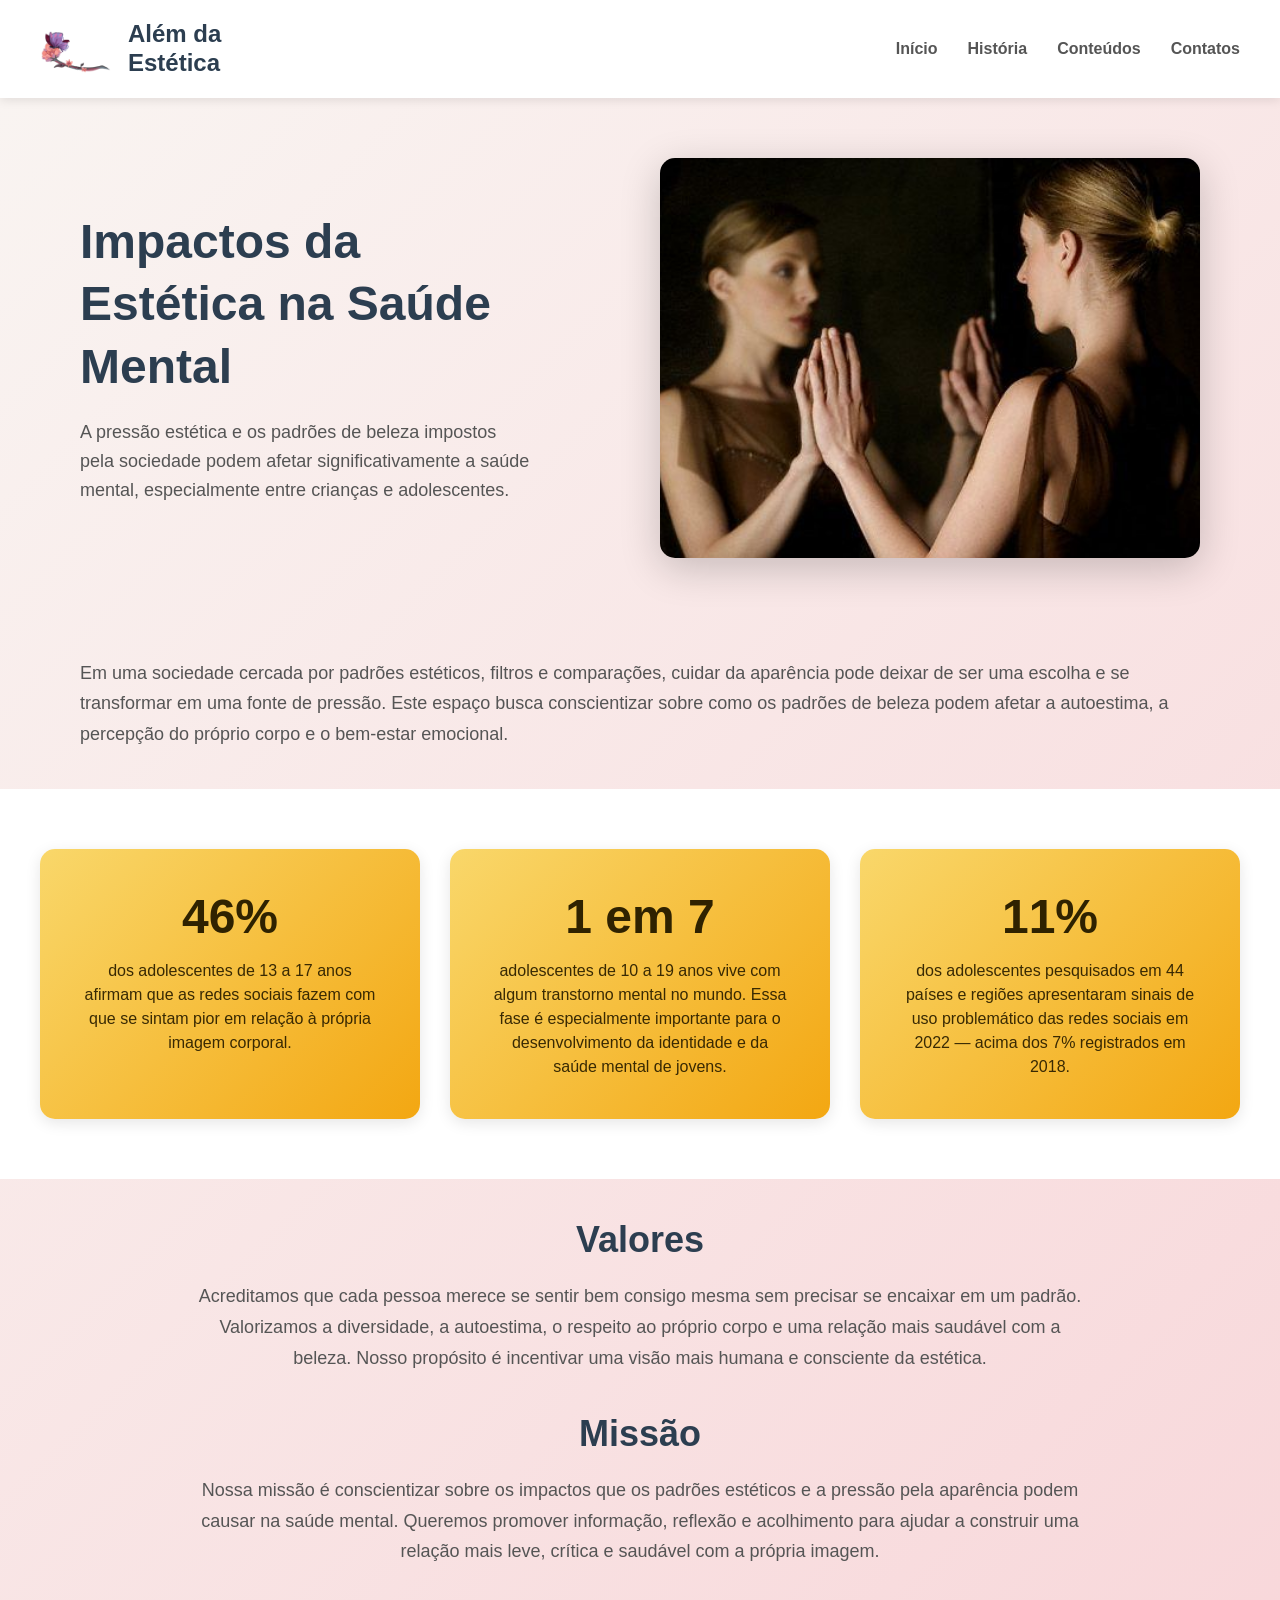
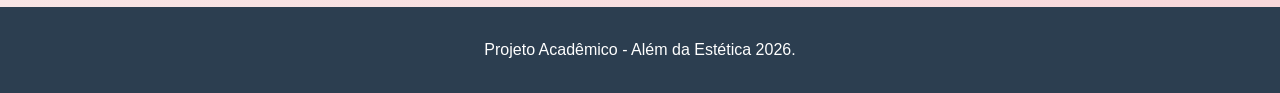
==== commit 9af6da9e: "Refactor index.html structure and update links" ====
--- a/index.html
+++ b/index.html
@@ -9,14 +9,17 @@
 <body>
 
   <header>
-    <div class="brand-title">
-      Além da<br>Estética
-    </div>
-    <div class="logo-img">
-      <img src="Flor.png" alt="Logo">
+    <div class="brand-group">
+      <div class="logo-img">
+        <img src="img/Flor.png" alt="Logo">
+      </div>
+      <div class="brand-title">
+        Além da<br>Estética
+      </div>
     </div>
     <div class="nav-links">
       <a href="index.html">Início</a>
+      <a href="historia.html">História</a>
       <a href="conteudos.html">Conteúdos</a>
       <a href="contatos.html">Contatos</a>
     </div>
@@ -75,7 +78,7 @@
   </section>
 
   <footer>
-    <p>&copy; Projeto  Acadêmico - Além da Estética 2026.</p>
+    <p>Projeto  Acadêmico - Além da Estética 2026.</p>
   </footer>
 
 </body>
--- a/style.css
+++ b/style.css
@@ -21,9 +21,22 @@
   position: sticky;
   top: 0;
   z-index: 100;
-
-  .logo-img img {
-  max-height: 20px;
+}
+
+.brand-group {
+  display: flex;
+  align-items: center;
+  gap: 14px;
+}
+
+.logo-img {
+  display: flex;
+  align-items: center;
+  justify-content: center;
+}
+
+.logo-img img {
+  max-height: 50px;
   width: auto;
   display: block;
 }
@@ -221,8 +234,8 @@
 }
 
 .stat-card {
-  background: linear-gradient(135deg, #667eea 0%, #764ba2 100%);
-  color: white;
+  background: linear-gradient(135deg, #f9d76a 0%, #f3a712 100%);
+  color: #2f2200;
   padding: 40px;
   border-radius: 15px;
   text-align: center;
@@ -245,6 +258,31 @@
   font-size: 16px;
   line-height: 1.5;
   opacity: 0.95;
+}
+
+.info-section {
+  max-width: 1200px;
+  margin: 40px auto;
+  padding: 0 40px;
+}
+
+.info-block {
+  margin-bottom: 30px;
+}
+
+.info-title {
+  font-size: 36px;
+  font-weight: 700;
+  color: #2c3e50;
+  margin-bottom: 20px;
+}
+
+.info-text {
+  font-size: 18px;
+  color: #555;
+  line-height: 1.7;
+  max-width: 900px;
+  margin: 0 auto;
 }
 
 main + p {
@@ -416,4 +454,4 @@
   .stat-number {
     font-size: 36px;
   }
-}
+}
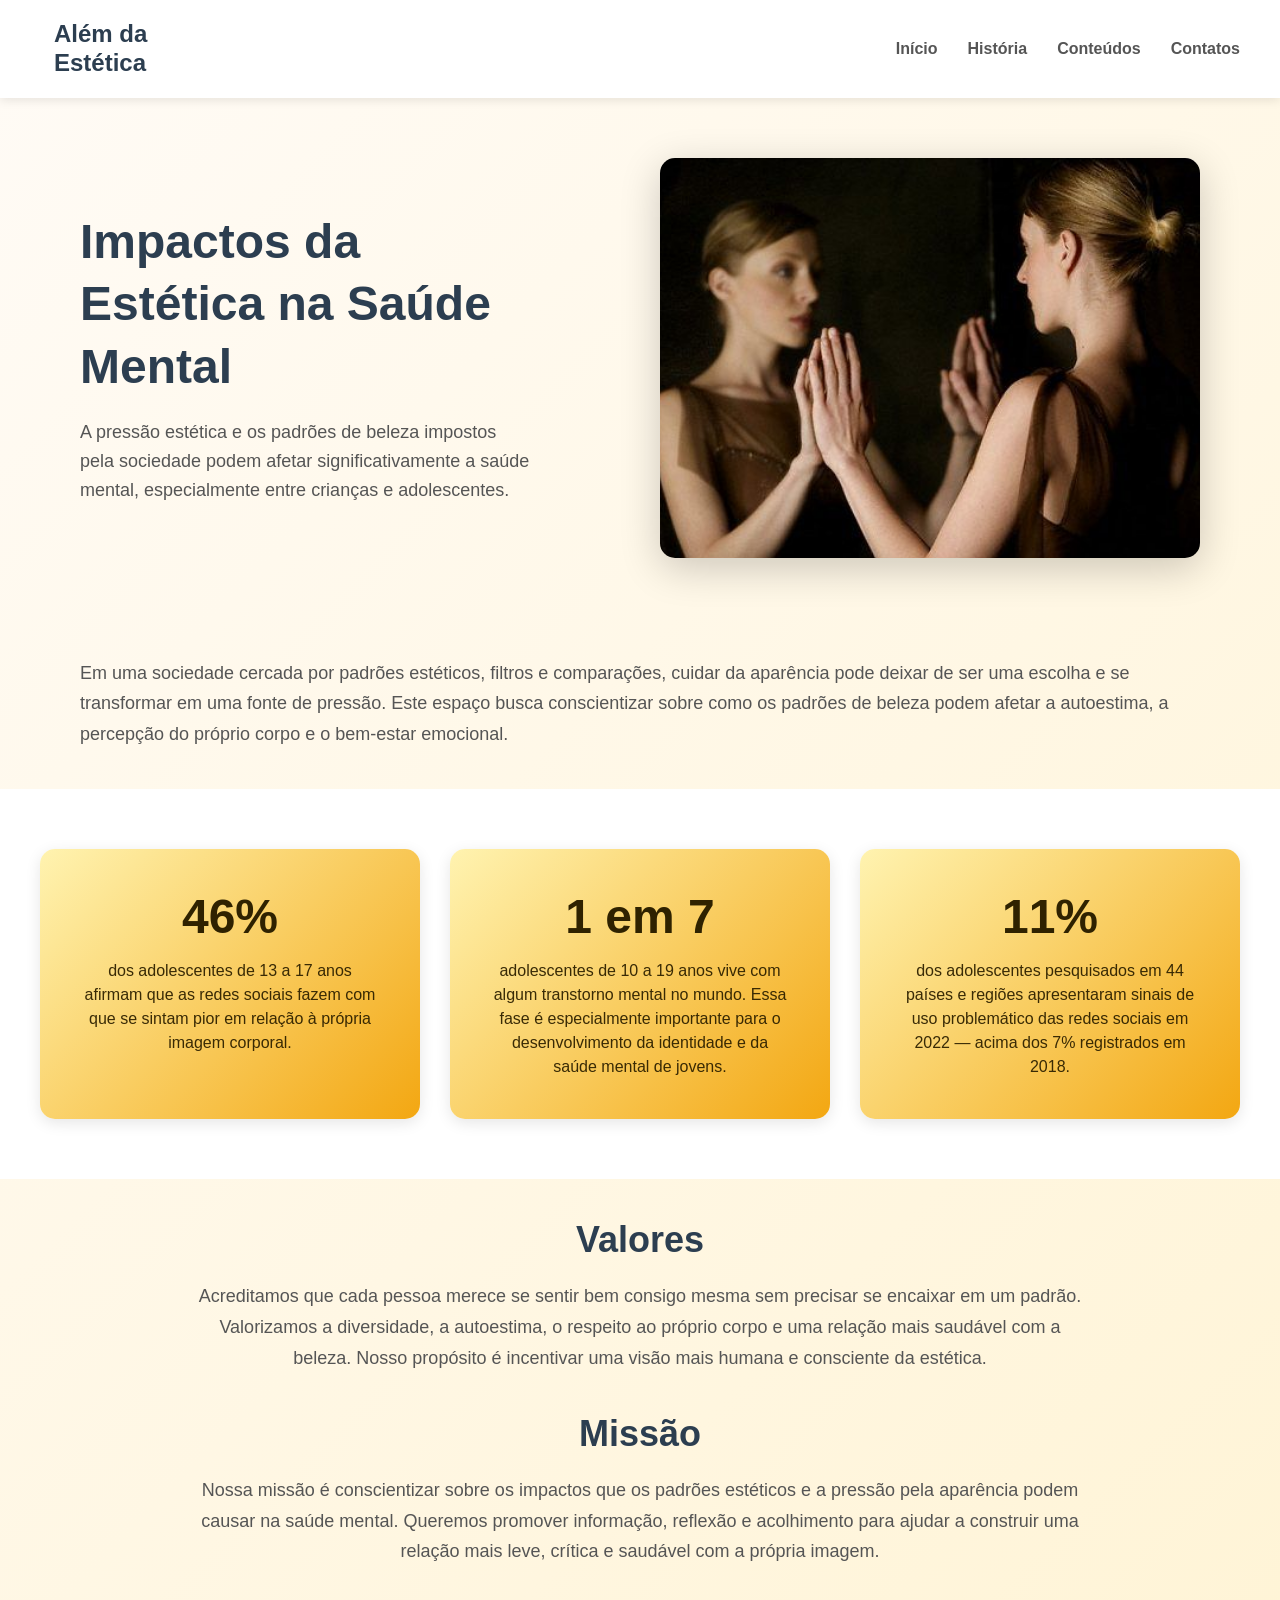
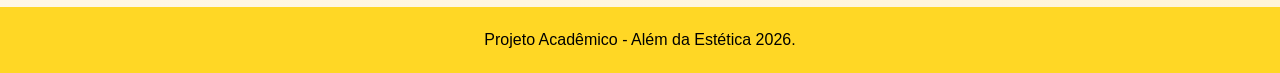
==== commit eaff9beb: "Update index.html" ====
--- a/index.html
+++ b/index.html
@@ -11,7 +11,7 @@
   <header>
     <div class="brand-group">
       <div class="logo-img">
-        <img src="img/Flor.png" alt="Logo">
+      
       </div>
       <div class="brand-title">
         Além da<br>Estética
--- a/style.css
+++ b/style.css
@@ -6,7 +6,7 @@
 
 body {
   font-family: 'Segoe UI', Tahoma, Geneva, Verdana, sans-serif;
-  background: linear-gradient(135deg, #f9f5f2 0%, #f8d7da 100%);
+  background: linear-gradient(135deg, #fffbf6 0%, #fff4d6 100%);
   min-height: 100vh;
   color: #333;
 }
@@ -63,7 +63,7 @@
 }
 
 .nav-links a:hover {
-  color: #e74c3c;
+  color: #d99b00;
 }
 
 .nav-links a::after {
@@ -73,7 +73,7 @@
   height: 2px;
   bottom: -5px;
   left: 0;
-  background-color: #e74c3c;
+  background-color: #f39c12;
   transition: width 0.3s ease;
 }
 
@@ -164,7 +164,7 @@
   left: 0;
   width: 100%;
   height: 4px;
-  background: linear-gradient(90deg, #e74c3c, #f39c12);
+  background: linear-gradient(90deg, #f1c40f, #f39c12);
   transform: translateX(-100%);
   transition: transform 0.3s ease;
 }
@@ -205,7 +205,7 @@
 
 .card-btn {
   display: inline-block;
-  background: linear-gradient(135deg, #e74c3c, #f39c12);
+  background: linear-gradient(135deg, #f39c12, #d99b00);
   color: white;
   padding: 12px 30px;
   border-radius: 25px;
@@ -216,7 +216,7 @@
 
 .card:hover .card-btn {
   transform: scale(1.1);
-  box-shadow: 0 5px 15px rgba(231, 76, 60, 0.4);
+  box-shadow: 0 5px 15px rgba(243, 156, 18, 0.4);
 }
 
 .stats-section {
@@ -234,7 +234,7 @@
 }
 
 .stat-card {
-  background: linear-gradient(135deg, #f9d76a 0%, #f3a712 100%);
+  background: linear-gradient(135deg, #fff3b0 0%, #f3a712 100%);
   color: #2f2200;
   padding: 40px;
   border-radius: 15px;
@@ -295,7 +295,7 @@
 }
 
 .contacts-section {
-  padding: 80px 40px 500px 40px;
+  padding: 80px 40px 85px 40px;
   max-width: 1200px;
   margin: 0 auto;
 }
@@ -320,7 +320,7 @@
   padding: 35px;
   box-shadow: 0 4px 15px rgba(0, 0, 0, 0.1);
   transition: all 0.3s ease;
-  border-left: 4px solid #e74c3c;
+  border-left: 4px solid #f39c12;
 }
 
 .contact-card:hover {
@@ -348,10 +348,10 @@
 }
 
 footer {
-  background-color: #2c3e50;
-  color: white;
+  background-color: #ffd725;
+  color: black;
   text-align: center;
-  padding: 30px 40px;
+  padding: 20px 40px;
   margin-top: 0;
 }
 
@@ -454,4 +454,4 @@
   .stat-number {
     font-size: 36px;
   }
-}+}
